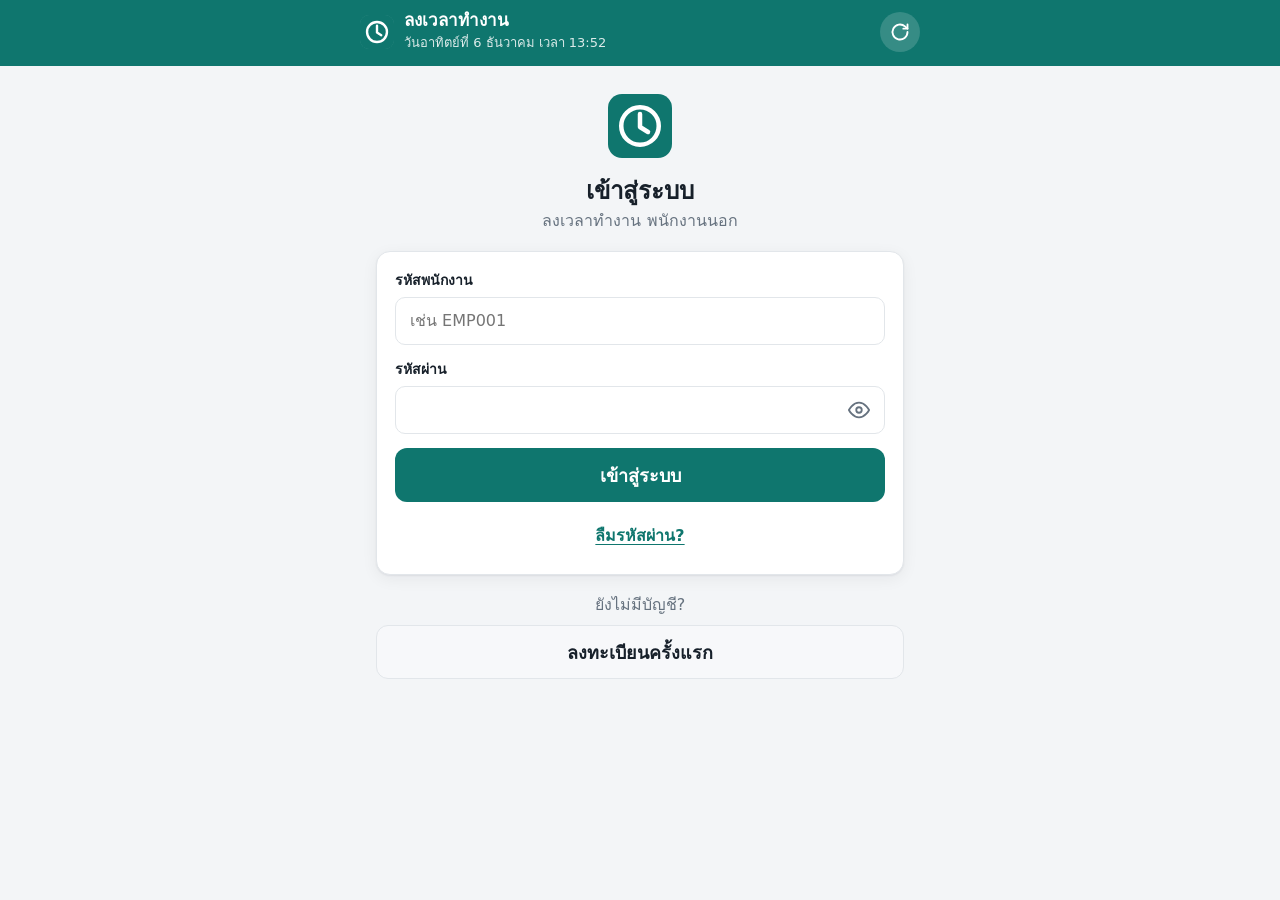
==== index.html @ 3b88774a "update 2026-10-29 02:20" ====
<!doctype html>
<html lang="th">
<head>
  <meta charset="utf-8">
  <meta http-equiv="Content-Security-Policy" content="default-src 'self'; script-src 'self' https://cdn.jsdelivr.net 'wasm-unsafe-eval'; style-src 'self' 'unsafe-inline' https://fonts.googleapis.com https://cdn.jsdelivr.net; font-src 'self' https://fonts.gstatic.com; img-src 'self' data: blob: https://tile.openstreetmap.org; media-src 'self' blob: mediastream:; connect-src 'self' https://script.google.com https://script.googleusercontent.com https://cdn.jsdelivr.net https://storage.googleapis.com; worker-src 'self' blob:; base-uri 'none'; form-action 'self'; object-src 'none'">
  <meta name="referrer" content="same-origin">
  <meta name="viewport" content="width=device-width, initial-scale=1, minimum-scale=1, maximum-scale=1, user-scalable=no, viewport-fit=cover">
  <meta name="theme-color" content="#0f766e">
  <meta name="apple-mobile-web-app-capable" content="yes">
  <meta name="mobile-web-app-capable" content="yes">
  <meta name="apple-mobile-web-app-title" content="ลงเวลา">
  <meta name="apple-mobile-web-app-status-bar-style" content="default">
  <title>ลงเวลาทำงาน</title>
  <link rel="manifest" href="manifest.webmanifest">
  <link rel="icon" href="icon.svg" type="image/svg+xml">
  <link rel="apple-touch-icon" href="icon-192.png">
  <link rel="preconnect" href="https://fonts.googleapis.com">
  <link rel="preconnect" href="https://fonts.gstatic.com" crossorigin>
  <link href="https://fonts.googleapis.com/css2?family=IBM+Plex+Sans+Thai:wght@400;600;700&display=swap" rel="stylesheet">
  <link rel="stylesheet" href="style.css?v=8b10afc072">
</head>
<body class="emp">
  <header class="appbar">
    <div class="brand">
      <img src="icon.svg" alt="">
      <div><b>ลงเวลาทำงาน</b><small id="clock">&nbsp;</small></div>
      <small id="user" class="user"></small>
      <button id="bellBtn" class="appbar-btn bell-btn" type="button" aria-label="การแจ้งเตือน" title="การแจ้งเตือน" hidden>
        <svg viewBox="0 0 24 24" fill="none" stroke="currentColor" stroke-width="2.2" stroke-linecap="round" stroke-linejoin="round"><path d="M18 8a6 6 0 0 0-12 0c0 7-3 9-3 9h18s-3-2-3-9"/><path d="M13.7 21a2 2 0 0 1-3.4 0"/></svg>
        <span class="bell-badge" hidden></span>
      </button>
      <button id="refreshBtn" class="appbar-btn" type="button" aria-label="รีเฟรช" title="รีเฟรช">
        <svg viewBox="0 0 24 24" fill="none" stroke="currentColor" stroke-width="2.2" stroke-linecap="round" stroke-linejoin="round"><path d="M21 12a9 9 0 1 1-3-6.7L21 8"/><path d="M21 3v5h-5"/></svg>
      </button>
    </div>
  </header>

  <main id="view"></main>

  <nav class="tabbar" aria-label="เมนู">
    <button data-tab="scan">
      <svg viewBox="0 0 24 24" fill="none" stroke="currentColor" stroke-width="2" stroke-linecap="round" stroke-linejoin="round"><path d="M3 7V5a2 2 0 0 1 2-2h2M17 3h2a2 2 0 0 1 2 2v2M21 17v2a2 2 0 0 1-2 2h-2M7 21H5a2 2 0 0 1-2-2v-2"/><circle cx="12" cy="10" r="3"/><path d="M7 18a5 5 0 0 1 10 0"/></svg>
      ลงเวลา
    </button>
    <button data-tab="ot">
      <svg viewBox="0 0 24 24" fill="none" stroke="currentColor" stroke-width="2" stroke-linecap="round" stroke-linejoin="round"><circle cx="12" cy="12" r="9"/><path d="M12 7v5l3 2"/></svg>
      ขอ OT
    </button>
    <button data-tab="cal">
      <svg viewBox="0 0 24 24" fill="none" stroke="currentColor" stroke-width="2" stroke-linecap="round" stroke-linejoin="round"><rect x="3" y="4" width="18" height="18" rx="2"/><path d="M16 2v4M8 2v4M3 10h18"/><path d="M8 14h.01M12 14h.01M16 14h.01M8 18h.01M12 18h.01"/></svg>
      ปฏิทิน
    </button>
    <button data-tab="history">
      <svg viewBox="0 0 24 24" fill="none" stroke="currentColor" stroke-width="2" stroke-linecap="round" stroke-linejoin="round"><path d="M8 6h13M8 12h13M8 18h13M3 6h.01M3 12h.01M3 18h.01"/></svg>
      ประวัติ
    </button>
  </nav>

  <div id="toast" role="status" aria-live="polite"></div>
  <script src="config.js?v=ce31258a59"></script>
  <script src="transport.js?v=00ba4e5bb9"></script>
  <script src="guard.js?v=103b5c35ce"></script>
  <script src="app.js?v=f94a61e678"></script>
</body>
</html>
---- style.css ----
:root {
  --bg: #f3f5f7;
  --surface: #ffffff;
  --surface-2: #f7f8fa;
  --border: #e2e6ea;
  --text: #17202a;
  --muted: #66727f;
  --primary: #0f766e;
  --primary-ink: #ffffff;
  --primary-soft: #e3f3f1;
  --in: #0f766e;
  --in-soft: #e3f3f1;
  --out: #b45309;
  --out-soft: #fdf1e3;
  --ot: #4f46e5;
  --ot-soft: #ecebfd;
  --ok: #15803d;
  --ok-soft: #e5f5ea;
  --warn: #b45309;
  --warn-soft: #fdf1e3;
  --bad: #b91c1c;
  --bad-soft: #fdeaea;
  --shadow: 0 1px 2px rgba(16, 24, 40, .06), 0 4px 16px rgba(16, 24, 40, .06);
  --radius: 14px;
  --font: "IBM Plex Sans Thai", "Noto Sans Thai", "Leelawadee UI", Tahoma, system-ui, sans-serif;
  color-scheme: light;
}
@media (prefers-color-scheme: dark) {
  :root:not([data-theme="light"]) {
    --bg: #0f1418; --surface: #182026; --surface-2: #1e272e; --border: #2c3740; --text: #e7ecef; --muted: #98a4ae;
    --primary: #2bb3a5; --primary-ink: #04201d; --primary-soft: #143430;
    --in: #2bb3a5; --in-soft: #143430; --out: #f0a34a; --out-soft: #3a2a17; --ot: #8f8af7; --ot-soft: #25244a;
    --ok: #4ccb7a; --ok-soft: #173322; --warn: #f0a34a; --warn-soft: #3a2a17; --bad: #f07a7a; --bad-soft: #3b1c1c;
    --shadow: 0 1px 2px rgba(0, 0, 0, .3), 0 4px 16px rgba(0, 0, 0, .25);
    color-scheme: dark;
  }
}

* { box-sizing: border-box; }
html, body { margin: 0; }

/* ---------- แอปเต็มจอ: ห้ามซูม / ห้ามเลือกข้อความ / ห้ามบันทึกรูป ---------- */
html { touch-action: manipulation; -webkit-text-size-adjust: 100%; text-size-adjust: 100%; overscroll-behavior: none; }
body { overscroll-behavior: none; -webkit-user-select: none; user-select: none; -webkit-touch-callout: none; }
input, textarea, select { -webkit-user-select: text; user-select: text; -webkit-touch-callout: default; font-size: 16px; } /* 16px กัน iOS ซูมเมื่อแตะช่องกรอก */
img, canvas, video { -webkit-user-drag: none; user-select: none; -webkit-touch-callout: none; }
.guard-shield { display: none; }
body.guarded .guard-shield { display: grid; position: fixed; inset: 0; z-index: 9999; place-items: center; background: #0b1215; color: #fff; font-size: 18px; font-weight: 600; text-align: center; padding: 24px; }
body.guarded .protect { visibility: hidden; }
@media print { body * { display: none !important; } body::after { content: "ไม่อนุญาตให้พิมพ์"; display: block; } }
body { background: var(--bg); color: var(--text); font-family: var(--font); font-size: 16px; line-height: 1.5; -webkit-tap-highlight-color: transparent; }
button, input, select, textarea { font: inherit; color: inherit; }
img { max-width: 100%; }
[hidden] { display: none !important; }

/* ---------- Form controls ---------- */
.field { display: block; margin-bottom: 14px; }
.field > span, .field-label { display: block; font-size: 14px; font-weight: 600; margin-bottom: 6px; color: var(--text); }
.field small { color: var(--muted); font-weight: 400; }
input[type="text"], input[type="password"], input[type="tel"], input[type="month"], input[type="date"], input[type="time"], input[type="number"], input:not([type]), select, textarea {
  width: 100%; min-height: 48px; padding: 10px 14px; border: 1px solid var(--border); border-radius: 10px;
  background: var(--surface); outline: none; transition: border-color .15s, box-shadow .15s; -webkit-appearance: none; appearance: none;
}
textarea { min-height: 84px; resize: vertical; }
input:focus, select:focus, textarea:focus { border-color: var(--primary); box-shadow: 0 0 0 3px var(--primary-soft); }
.row { display: flex; gap: 8px; align-items: stretch; }
.row > input { flex: 1; min-width: 0; }
.grid-2 { display: grid; grid-template-columns: 1fr 1fr; gap: 10px; }

.btn { display: inline-flex; align-items: center; justify-content: center; gap: 6px; min-height: 44px; padding: 8px 16px; border-radius: 10px; border: 1px solid transparent; font-weight: 600; cursor: pointer; text-decoration: none; white-space: nowrap; transition: filter .15s, background .15s; }
.btn:disabled { opacity: .6; cursor: default; }
.btn.primary { background: var(--primary); color: var(--primary-ink); }
.btn.primary:hover:not(:disabled) { filter: brightness(1.08); }
.btn.ghost { background: var(--surface-2); border-color: var(--border); color: var(--text); }
.btn.ghost:hover:not(:disabled) { background: var(--border); }
.btn.danger { background: var(--bad-soft); color: var(--bad); }
.btn.ok { background: var(--ok-soft); color: var(--ok); }
.btn.sm { min-height: 34px; padding: 4px 10px; font-size: 14px; border-radius: 8px; }
.btn.big { width: 100%; min-height: 54px; font-size: 18px; border-radius: 12px; }
.btn svg { width: 18px; height: 18px; flex: none; }

.badge { display: inline-flex; align-items: center; gap: 4px; padding: 2px 10px; border-radius: 999px; font-size: 13px; font-weight: 600; white-space: nowrap; }
.badge.in { background: var(--in-soft); color: var(--in); }
.badge.out { background: var(--out-soft); color: var(--out); }
.badge.ot { background: var(--ot-soft); color: var(--ot); }
.badge.pending { background: var(--warn-soft); color: var(--warn); }
.badge.approved, .badge.complete { background: var(--ok-soft); color: var(--ok); }
.badge.rejected, .badge.no_checkin { background: var(--bad-soft); color: var(--bad); }
.badge.no_checkout { background: var(--warn-soft); color: var(--warn); }

.card { background: var(--surface); border: 1px solid var(--border); border-radius: var(--radius); box-shadow: var(--shadow); padding: 18px; }
.muted { color: var(--muted); }
.empty { text-align: center; color: var(--muted); padding: 32px 12px; }

#toast { position: fixed; left: 50%; bottom: calc(96px + env(safe-area-inset-bottom)); transform: translateX(-50%) translateY(20px); background: var(--text); color: var(--bg); padding: 10px 18px; border-radius: 10px; font-size: 15px; opacity: 0; pointer-events: none; transition: opacity .2s, transform .2s; z-index: 100; max-width: calc(100% - 32px); text-align: center; }
#toast.show { opacity: 1; transform: translateX(-50%) translateY(0); }
#toast.error { background: var(--bad); color: #fff; }

/* ---------- Employee app ---------- */
body.emp { min-height: 100dvh; padding-bottom: calc(76px + env(safe-area-inset-bottom)); }
.appbar { position: sticky; top: 0; z-index: 10; background: var(--primary); color: var(--primary-ink); padding: calc(10px + env(safe-area-inset-top)) 16px 12px; }
.appbar .brand { display: flex; align-items: center; gap: 10px; max-width: 560px; margin: 0 auto; }
.appbar img { width: 34px; height: 34px; border-radius: 9px; background: rgba(255,255,255,.15); }
.appbar b { display: block; font-size: 17px; line-height: 1.2; }
.appbar small { opacity: .85; font-size: 13px; }
.emp main { max-width: 560px; margin: 0 auto; padding: 16px; }
.screen-title { display: flex; align-items: center; gap: 10px; margin: 0 0 16px; font-size: 21px; }
.screen-title .dot { width: 10px; height: 10px; border-radius: 50%; background: currentColor; }
.screen-title.in { color: var(--in); }
.screen-title.out { color: var(--out); }
.screen-title.ot { color: var(--ot); }

.photo-pick { display: block; border: 2px dashed var(--border); border-radius: 12px; background: var(--surface-2); cursor: pointer; overflow: hidden; position: relative; }
.photo-pick .ph-empty { display: flex; flex-direction: column; align-items: center; justify-content: center; gap: 6px; padding: 30px 12px; color: var(--muted); font-weight: 600; }
.photo-pick .ph-empty svg { width: 40px; height: 40px; color: var(--primary); }
.photo-pick img { display: block; width: 100%; max-height: 360px; object-fit: contain; background: #000; }
.photo-pick .retake { position: absolute; right: 10px; bottom: 10px; background: rgba(0,0,0,.65); color: #fff; padding: 6px 12px; border-radius: 8px; font-size: 14px; }
.geo { font-size: 13px; color: var(--muted); margin: -4px 0 14px; display: flex; gap: 6px; align-items: center; }
.geo.ok { color: var(--ok); }

.ot-types { display: grid; gap: 8px; }
.ot-type { display: flex; gap: 12px; align-items: center; padding: 12px 14px; border: 1.5px solid var(--border); border-radius: 12px; background: var(--surface); cursor: pointer; }
.ot-type input { position: absolute; opacity: 0; pointer-events: none; }
.ot-type .rate { flex: none; width: 54px; height: 44px; border-radius: 10px; display: grid; place-items: center; font-weight: 700; background: var(--ot-soft); color: var(--ot); font-size: 17px; }
.ot-type b { display: block; font-size: 15px; }
.ot-type small { color: var(--muted); font-size: 13px; }
.ot-type:has(input:checked) { border-color: var(--ot); background: var(--ot-soft); }
.ot-type:has(input:checked) .rate { background: var(--ot); color: #fff; }
.ot-type:has(input:focus-visible) { box-shadow: 0 0 0 3px var(--ot-soft); }

.success { text-align: center; padding: 28px 18px; }
.success .check { width: 72px; height: 72px; border-radius: 50%; display: grid; place-items: center; margin: 0 auto 14px; background: var(--ok-soft); color: var(--ok); }
.success .check svg { width: 40px; height: 40px; }
.success h2 { margin: 0 0 6px; }
.success dl { text-align: left; display: grid; grid-template-columns: auto 1fr; gap: 6px 14px; margin: 18px 0; padding: 14px; background: var(--surface-2); border-radius: 10px; }
.success dt { color: var(--muted); }
.success dd { margin: 0; font-weight: 600; word-break: break-word; }

.hist { display: grid; gap: 10px; }
.hist-item { display: flex; gap: 12px; align-items: flex-start; padding: 14px; }
.hist-item .main { flex: 1; min-width: 0; }
.hist-item .top { display: flex; justify-content: space-between; gap: 8px; align-items: center; flex-wrap: wrap; }
.hist-item .meta { color: var(--muted); font-size: 14px; margin-top: 4px; word-break: break-word; }

/* ---------- Auth (สมัคร / เข้าสู่ระบบ) ---------- */
body.emp.authing { padding-bottom: 24px; }
.appbar .user { margin-left: auto; text-align: right; font-size: 12.5px; opacity: .9; max-width: 45%; overflow: hidden; text-overflow: ellipsis; white-space: nowrap; }
.auth-hero { text-align: center; margin: 12px 0 18px; }
.auth-hero img { width: 64px; height: 64px; }
.auth-hero h1 { margin: 8px 0 0; font-size: 24px; }
.auth-hero p { margin: 0; }
.warn-box { background: var(--warn-soft); border-color: var(--warn); margin-bottom: 14px; }
.warn-box b { color: var(--warn); font-size: 17px; }
.warn-box p { margin: 6px 0 14px; }
.auth-alt { display: grid; gap: 8px; text-align: center; margin-top: 18px; }
.linkbtn { display: block; margin: 14px auto 0; background: none; border: 0; color: var(--primary); font-weight: 600; padding: 8px 12px; cursor: pointer; text-decoration: underline; text-underline-offset: 3px; }
.linkbtn.danger { color: var(--bad); }
.back { background: none; border: 0; color: var(--primary); font-weight: 600; padding: 4px 0 12px; cursor: pointer; }
.hint { font-size: 14px; color: var(--muted); background: var(--surface-2); border-radius: 10px; padding: 10px 12px; margin: 4px 0 16px; }
.hint.warn-hint { background: var(--warn-soft); color: var(--warn); font-weight: 600; margin-top: 0; }
.err { display: block; color: var(--bad); font-size: 13.5px; margin-top: 4px; min-height: 0; }
.err:empty { display: none; }
input.invalid { border-color: var(--bad); }
input.invalid:focus { box-shadow: 0 0 0 3px var(--bad-soft); }
.pw { position: relative; }
.pw input { padding-right: 52px; }
.pw-toggle { position: absolute; right: 4px; top: 50%; transform: translateY(-50%); width: 44px; height: 40px; border: 0; background: none; color: var(--muted); cursor: pointer; display: grid; place-items: center; }
.pw-toggle svg { width: 22px; height: 22px; }
.seg { display: grid; grid-template-columns: repeat(3, 1fr); gap: 8px; }
.seg label { position: relative; }
.seg input { position: absolute; opacity: 0; pointer-events: none; }
.seg span { display: grid; place-items: center; min-height: 48px; border: 1.5px solid var(--border); border-radius: 10px; font-weight: 600; background: var(--surface); cursor: pointer; }
.seg input:checked + span { border-color: var(--primary); background: var(--primary-soft); color: var(--primary); }
.seg input:focus-visible + span { box-shadow: 0 0 0 3px var(--primary-soft); }
.who { display: flex; align-items: center; gap: 12px; padding: 10px 12px; margin-bottom: 16px; background: var(--surface-2); border-radius: 12px; }
.who b { display: block; line-height: 1.3; }
.who small { color: var(--muted); font-size: 13px; }
.avatar { width: 40px; height: 40px; border-radius: 50%; display: grid; place-items: center; background: var(--primary); color: var(--primary-ink); font-weight: 700; font-size: 18px; flex: none; }
.profile { margin-bottom: 18px; }
.profile .who { margin-bottom: 8px; background: none; padding: 0; }
.profile .linkbtn { margin: 6px 0 0; padding: 4px 0; }

/* ---------- ลงเวลาด้วยการสแกน ---------- */
.ok { color: var(--ok); }
.warn { color: var(--warn); }
.bad { color: var(--bad); font-weight: 600; }
.sub { color: var(--muted); font-size: 13px; }
.live-clock { text-align: center; padding: 14px 10px; margin-bottom: 14px; border-radius: 12px; background: var(--primary-soft); color: var(--primary); }
.live-clock small { display: block; font-size: 13px; font-weight: 600; opacity: .85; }
.live-clock b { display: block; font-size: 40px; line-height: 1.15; font-variant-numeric: tabular-nums; letter-spacing: 1px; }
.live-clock span { font-size: 14px; }
.info-row { display: flex; gap: 10px; align-items: flex-start; padding: 10px 2px; border-bottom: 1px solid var(--border); font-size: 15px; word-break: break-word; }
.info-row:last-of-type { margin-bottom: 14px; }
.info-row .ico { font-size: 20px; line-height: 1.3; }
.info-row b { font-size: 14px; }
.scan-btn { margin-top: 4px; min-height: 60px; }
.scan-btn svg { width: 26px; height: 26px; }
.shot { border-radius: 12px; overflow: hidden; background: #000; margin-bottom: 14px; }
.shot img { display: block; width: 100%; height: auto; pointer-events: none; }
.kv { display: grid; grid-template-columns: auto 1fr; gap: 6px 14px; margin: 0 0 16px; font-size: 15px; }
.kv dt { color: var(--muted); }
.kv dd { margin: 0; font-weight: 600; word-break: break-word; }

body.scanning { overflow: hidden; }
.scanner { position: fixed; inset: 0; z-index: 200; background: #000; color: #fff; display: flex; flex-direction: column; touch-action: none; }
.scan-top { display: flex; align-items: center; justify-content: space-between; padding: calc(12px + env(safe-area-inset-top)) 16px 12px; }
.scan-x { background: rgba(255,255,255,.15); color: #fff; border: 0; border-radius: 999px; padding: 8px 16px; font-weight: 600; cursor: pointer; }
.scan-stage { position: relative; flex: 1; overflow: hidden; }
.scan-stage video { position: absolute; inset: 0; width: 100%; height: 100%; object-fit: cover; transform: scaleX(-1); }
.scan-ring { position: absolute; left: 50%; top: 50%; width: min(78vw, 360px); height: min(101vw, 468px); transform: translate(-50%, -52%); overflow: visible; }
.scan-ring ellipse { fill: none; stroke-width: 2.2; vector-effect: non-scaling-stroke; }
.scan-ring .track { stroke: rgba(255,255,255,.55); stroke-width: 4; stroke-dasharray: 2 2; }
.scan-ring .prog { stroke: #2bd4c0; stroke-width: 8; stroke-linecap: round; stroke-dasharray: 100; stroke-dashoffset: 100; transition: stroke-dashoffset .1s linear; }
.scanner:not(.face-ok) .scan-ring .prog { stroke: #f0a34a; }
.scan-count { position: absolute; left: 0; right: 0; top: 14px; text-align: center; font-size: 56px; font-weight: 700; text-shadow: 0 2px 8px rgba(0,0,0,.6); font-variant-numeric: tabular-nums; }
.scan-status { padding: 14px 16px 8px; text-align: center; font-size: 17px; font-weight: 600; min-height: 56px; }
.scanner.face-ok .scan-status { color: #7ff0e1; }

/* ---------- ปฏิทิน ---------- */
:root { --c-green: #16a34a; --c-red: #dc2626; --c-gray: #9aa4ae; --c-purple: #7c3aed; --c-blue: #2563eb; --c-excused: #0d9488; }
.cal-head { display: flex; align-items: center; justify-content: space-between; gap: 8px; margin-bottom: 12px; }
.cal-nav { width: 44px; padding: 0; font-size: 24px; line-height: 1; }
.cal-stats { display: grid; grid-template-columns: repeat(4, 1fr); gap: 8px; margin-bottom: 12px; }
.cal-stats > div { background: var(--surface); border: 1px solid var(--border); border-radius: 12px; padding: 8px 4px; text-align: center; }
.cal-stats b { display: block; font-size: 22px; line-height: 1.2; }
.cal-stats small { color: var(--muted); font-size: 12px; }
.cal-stats .c-green b { color: var(--c-green); } .cal-stats .c-red b { color: var(--c-red); } .cal-stats .c-purple b { color: var(--c-purple); }
.cal-card { padding: 12px; }
.cal-grid { display: grid; grid-template-columns: repeat(7, 1fr); gap: 5px; }
.cal-week { margin-bottom: 6px; }
.cal-week span { text-align: center; font-size: 13px; font-weight: 600; color: var(--muted); }
.cal-week span.off { color: var(--c-red); }
.cal-day { aspect-ratio: 1 / 1.05; border: 0; border-radius: 10px; display: flex; flex-direction: column; align-items: center; justify-content: center; gap: 0; cursor: pointer;
  background: var(--surface-2); color: var(--text); font-weight: 700; padding: 0; position: relative; }
.cal-day .n { font-size: 16px; line-height: 1.1; }
.cal-day .m { font-size: 11px; line-height: 1.1; min-height: 12px; font-weight: 700; }
.cal-day.c-green { background: var(--c-green); color: #fff; }
.cal-day.c-red { background: var(--c-red); color: #fff; }
.cal-day.c-gray { background: color-mix(in srgb, var(--c-gray) 30%, var(--surface)); color: var(--muted); }
.cal-day.c-purple { background: var(--c-purple); color: #fff; }
.cal-day.c-blue { background: color-mix(in srgb, var(--c-blue) 18%, var(--surface)); color: var(--c-blue); }
.cal-day.c-excused { background: var(--c-excused); color: #fff; }
.cal-day.c-none { background: transparent; color: var(--muted); font-weight: 500; }
.cal-day.today { outline: 3px solid var(--text); outline-offset: 1px; }
.cal-legend { display: flex; flex-wrap: wrap; gap: 6px 12px; margin-top: 12px; font-size: 12.5px; color: var(--muted); }
.cal-legend i { display: inline-block; width: 12px; height: 12px; border-radius: 4px; margin-right: 4px; vertical-align: -1px; }
.cal-legend .c-green { background: var(--c-green); } .cal-legend .c-red { background: var(--c-red); } .cal-legend .c-gray { background: var(--c-gray); }
.cal-legend .c-purple { background: var(--c-purple); } .cal-legend .c-excused { background: var(--c-excused); } .cal-legend .c-blue { background: var(--c-blue); }
.badge.day-green { background: var(--ok-soft); color: var(--c-green); } .badge.day-red { background: var(--bad-soft); color: var(--c-red); }
.badge.day-gray, .badge.day-none { background: var(--surface-2); color: var(--muted); } .badge.day-purple { background: var(--ot-soft); color: var(--c-purple); }
.badge.day-blue { background: var(--primary-soft); color: var(--c-blue); } .badge.day-excused { background: var(--primary-soft); color: var(--c-excused); }

body.sheet-open { overflow: hidden; }
.sheet-back { position: fixed; inset: 0; z-index: 150; background: rgba(10, 15, 20, .5); display: flex; align-items: flex-end; justify-content: center; }
.sheet { width: 100%; max-width: 560px; max-height: 88dvh; overflow: auto; background: var(--surface); border-radius: 18px 18px 0 0; padding: 8px 18px calc(18px + env(safe-area-inset-bottom)); box-shadow: var(--shadow); }
.sheet-grip { width: 44px; height: 5px; border-radius: 3px; background: var(--border); margin: 4px auto 12px; }
.sheet-title { margin: 0 0 8px; font-size: 19px; }
.day-badges { display: flex; flex-wrap: wrap; gap: 6px; margin-bottom: 12px; }
.issue-box, .ot-box, .appeal-box { border-radius: 10px; padding: 10px 12px; margin-bottom: 12px; font-size: 15px; }
.issue-box { background: var(--bad-soft); color: var(--bad); }
.ot-box { background: var(--ot-soft); color: var(--ot); }
.appeal-box { background: var(--surface-2); }
.issue-box ul, .ot-box ul { margin: 4px 0 0; padding-left: 20px; }
.appeal-form { border-top: 1px solid var(--border); padding-top: 12px; }
.appeal-form > b { display: block; margin-bottom: 10px; }

.tabbar { position: fixed; left: 0; right: 0; bottom: 0; z-index: 20; display: grid; grid-template-columns: repeat(4, 1fr); background: var(--surface); border-top: 1px solid var(--border); padding: 6px 6px calc(6px + env(safe-area-inset-bottom)); }
.tabbar button { background: none; border: 0; display: flex; flex-direction: column; align-items: center; gap: 2px; padding: 6px 2px; border-radius: 10px; font-size: 12.5px; font-weight: 600; color: var(--muted); cursor: pointer; }
.tabbar button svg { width: 24px; height: 24px; }
.tabbar button.active { color: var(--primary); background: var(--primary-soft); }
@media (min-width: 600px) { .tabbar { max-width: 560px; margin: 0 auto; border-left: 1px solid var(--border); border-right: 1px solid var(--border); border-radius: 16px 16px 0 0; } }

.success .pending-icon { background: var(--warn-soft); color: var(--warn); font-size: 34px; }
.profile-actions { display: flex; flex-wrap: wrap; gap: 8px; margin-top: 10px; }
.code-req { margin-top: 8px; padding: 8px 10px; border-radius: 10px; font-size: 14px; background: var(--surface-2); }
.code-req.pending { background: var(--warn-soft); color: var(--warn); }
.code-req.approved { background: var(--ok-soft); color: var(--ok); }
.code-req.rejected { background: var(--bad-soft); color: var(--bad); }

/* ---------- ขอ OT (คำนวณจากเวลาสแกน) ---------- */
.ot-times { background: var(--surface-2); border-radius: 12px; padding: 10px 12px; margin-bottom: 4px; }
.ot-times .kv { margin: 8px 0 0; }
.purple-badge { background: var(--ot-soft); color: var(--ot); }
.ot-items { display: grid; gap: 8px; }
.ot-item { display: flex; gap: 10px; align-items: center; padding: 12px; border: 1.5px solid var(--border); border-radius: 12px; cursor: pointer; }
.ot-item input { width: 20px; height: 20px; flex: none; accent-color: var(--ot); }
.ot-item .rate { flex: none; width: 46px; height: 40px; border-radius: 10px; display: grid; place-items: center; font-weight: 700; background: var(--ot-soft); color: var(--ot); }
.ot-item b { display: block; font-size: 15px; }
.ot-item small { color: var(--muted); font-size: 13px; display: block; }
.ot-item:has(input:checked) { border-color: var(--ot); background: var(--ot-soft); }
.ot-item.done { opacity: .75; cursor: default; }
.info-box { background: var(--surface-2); border-radius: 10px; padding: 10px 12px; margin: 12px 0; font-size: 15px; color: var(--muted); }

/* ---------- สิทธิ์ตำแหน่ง/กล้อง ---------- */
.perm-box { border-radius: 12px; padding: 12px; margin-bottom: 12px; font-size: 14.5px; display: grid; gap: 4px; }
.perm-box b { font-size: 15.5px; }
.perm-box.denied { background: var(--bad-soft); color: var(--bad); border: 1.5px solid var(--bad); }
.perm-box.ask { background: var(--warn-soft); color: var(--warn); border: 1.5px solid var(--warn); }
.perm-box.ok { background: var(--ok-soft); color: var(--ok); padding: 8px 12px; }
.perm-actions { display: flex; flex-wrap: wrap; gap: 8px; margin-top: 6px; }
.perm-link .linkbtn { margin: 0 0 8px; padding: 0; font-size: 14px; }
.info-row.row-bad { background: var(--bad-soft); border-radius: 10px; padding: 10px; border: 1.5px solid var(--bad); }
.guide { border: 1px solid var(--border); border-radius: 12px; padding: 10px 12px; margin-bottom: 10px; font-size: 14.5px; }
.guide.first { border-color: var(--primary); background: var(--primary-soft); }
.guide ol { margin: 6px 0 0; padding-left: 20px; display: grid; gap: 4px; }

/* ---------- ปุ่มรีเฟรช ---------- */
.appbar-btn { flex: none; width: 40px; height: 40px; margin-left: 8px; border: 0; border-radius: 50%; background: rgba(255,255,255,.16); color: inherit; display: grid; place-items: center; cursor: pointer; }
.appbar-btn svg { width: 20px; height: 20px; }
.appbar-btn:active { background: rgba(255,255,255,.3); }
.appbar-btn.spin svg { animation: spin .8s linear infinite; }
@keyframes spin { to { transform: rotate(360deg); } }
.appbar .user + .appbar-btn { margin-left: 8px; }
.appbar .brand > div { min-width: 0; }
.appbar .user { margin-left: auto; }
.perm-note { font-size: 13.5px; opacity: .95; }

/* ---------- หน้าลงเวลา (เข้า/ออกหน้าเดียว) ---------- */
.scan-banner { border-radius: 12px; padding: 10px 12px; margin-bottom: 14px; font-size: 15px; }
.scan-banner.in { background: var(--in-soft); color: var(--in); }
.scan-banner.out { background: var(--out-soft); color: var(--out); }
.scan-banner .linkbtn { display: block; margin: 6px 0 0; padding: 0; font-size: 13.5px; color: inherit; opacity: .85; }

/* สถานที่ทำงาน: ปุ่มใช้ที่เดิม */
.site-quick { margin: -4px 0 12px; }
.chip-btn { border: 1px solid var(--border); background: var(--surface-2); color: inherit; border-radius: 999px; padding: 6px 12px; font: inherit; font-size: 13px; max-width: 100%; overflow: hidden; text-overflow: ellipsis; white-space: nowrap; cursor: pointer; }
.field input.input-bad { border-color: #d93025; box-shadow: 0 0 0 3px rgba(217,48,37,.15); }

/* คำแนะนำระหว่างสแกนใบหน้า */
.scan-tips { list-style: none; margin: 0; padding: 4px 16px calc(14px + env(safe-area-inset-bottom)); display: grid; gap: 4px; font-size: 13px; line-height: 1.45; color: rgba(255,255,255,.85); background: #000; }
.scan-tips b { color: #7ff0e1; font-weight: 600; }
@media (max-height: 640px) { .scan-tips li:nth-child(n+3) { display: none; } }

/* รูปโปรไฟล์ */
img.avatar { object-fit: cover; padding: 0; background: var(--surface-2); }
.avatar.xl { width: 72px; height: 72px; font-size: 28px; }
.who .linkbtn { display: block; padding: 0; margin-top: 2px; font-size: 13px; }
.av-pick { display: flex; align-items: center; gap: 14px; width: 100%; padding: 10px 12px; text-align: left; font: inherit; color: inherit; background: var(--surface-2); border: 2px dashed var(--border); border-radius: 14px; cursor: pointer; }
.av-pick.invalid { border-color: var(--bad, #d93025); }
.av-pick span.avatar { background: var(--surface); color: var(--muted); border: 1px solid var(--border); }
.av-pick b { display: block; color: var(--primary); }
.av-pick small { display: block; color: var(--muted); font-size: 13px; line-height: 1.4; }
.av-field .err { display: block; color: var(--bad, #d93025); font-size: 13px; font-style: normal; margin-top: 4px; }
.avatar-cam .av-ring { position: absolute; left: 50%; top: 50%; width: min(70vw, 300px); aspect-ratio: 1; transform: translate(-50%, -50%); border-radius: 50%; border: 3px solid rgba(255,255,255,.8); box-shadow: 0 0 0 9999px rgba(0,0,0,.45); pointer-events: none; }
.avatar-cam .av-preview { position: absolute; left: 50%; top: 50%; width: min(70vw, 300px); aspect-ratio: 1; transform: translate(-50%, -50%); border-radius: 50%; object-fit: cover; border: 3px solid #7ff0e1; background: #000; }
.av-actions { display: flex; gap: 10px; padding: 0 16px calc(16px + env(safe-area-inset-bottom)); background: #000; }
.av-actions .btn { flex: 1; }
.av-actions .btn.ghost { background: rgba(255,255,255,.12); color: #fff; border-color: rgba(255,255,255,.25); }
.av-actions .btn:disabled { opacity: .45; }

/* เปิดกล้องไม่ได้ (เบราว์เซอร์ในแอป) */
.cam-warn { background: #fff4e5; color: #8a4b00; border: 1px solid #ffd59a; border-radius: 12px; padding: 10px 12px; margin-bottom: 14px; font-size: 14px; line-height: 1.5; }
.cam-warn .linkbtn { font-weight: 700; }
.cam-help { margin: 8px 0 14px; padding-left: 20px; display: grid; gap: 8px; line-height: 1.55; }
.cam-help-actions { display: flex; flex-wrap: wrap; gap: 8px; margin-bottom: 8px; }
@media (prefers-color-scheme: dark) { .cam-warn { background: #3a2a10; color: #ffd59a; border-color: #6b4a14; } }

/* ---------- กระดิ่งแจ้งเตือน ---------- */
.bell-btn { position: relative; margin-left: 8px; }
.bell-btn + .appbar-btn { margin-left: 6px; }
.bell-badge { position: absolute; top: 2px; right: 2px; min-width: 18px; height: 18px; padding: 0 5px; border-radius: 999px; background: #e5484d; color: #fff; font-size: 11px; font-weight: 700; line-height: 18px; text-align: center; box-shadow: 0 0 0 2px var(--primary); }
.notif-head { display: flex; align-items: center; justify-content: space-between; gap: 8px; }
.notif-list { display: grid; gap: 8px; max-height: 60vh; overflow: auto; }
.notif-item { display: flex; gap: 10px; align-items: flex-start; width: 100%; text-align: left; font: inherit; color: inherit; background: var(--surface-2); border: 1px solid var(--border); border-radius: 12px; padding: 10px 12px; cursor: pointer; }
.notif-item .ic { font-size: 18px; line-height: 1.3; }
.notif-item b { display: block; line-height: 1.35; }
.notif-item .body { display: block; margin-top: 2px; font-size: 14px; line-height: 1.45; }
.notif-item small { display: block; margin-top: 4px; color: var(--muted); font-size: 12px; }
.notif-item.unread { border-color: var(--primary); background: var(--primary-soft, #e3f3ef); }
.notif-item.unread b::after { content: ' • ใหม่'; color: #e5484d; font-size: 12px; }

/* ---------- ลืมสแกน ---------- */
.fr-entry { width: 100%; margin-top: 10px; }
.fr-open-btn { margin-top: 12px; }
.fr-month { margin: 0; font-size: 18px; }
.fr-hint { margin-top: -4px; }
.fr-day { border: 2px solid transparent; }
.fr-day.fr-need { background: #fde8e8; border-color: #e5484d; color: #a3171c; font-weight: 700; }
.fr-day.fr-open { background: var(--surface-2); }
.fr-day.fr-pending { background: #fff4e5; border-color: #f0a34a; }
.fr-day.fr-approved, .fr-day.fr-done { background: #e6f6ef; color: #0f7a5a; opacity: .7; }
.fr-day.fr-off { opacity: .3; }
.fr-day[disabled] { cursor: default; }
.cal-legend i.fr-need { background: #e5484d; } .cal-legend i.fr-open { background: var(--border); }
.cal-legend i.fr-pending { background: #f0a34a; } .cal-legend i.fr-done { background: #34b38a; }
.fr-item { padding: 12px 14px; margin-bottom: 8px; }
.fr-item-top { display: flex; justify-content: space-between; align-items: center; gap: 8px; margin-bottom: 2px; }
.fr-who { margin: -4px 0 12px; color: var(--muted); font-size: 14px; }
.fr-scans { display: grid; grid-template-columns: 1fr 1fr; gap: 8px; margin-bottom: 14px; }
.fr-side { border-radius: 12px; padding: 10px 12px; border: 1px solid var(--border); display: grid; gap: 2px; font-size: 14px; }
.fr-side span { color: var(--muted); font-size: 13px; }
.fr-side.has { background: #e6f6ef; border-color: #b7e4cf; color: #0f7a5a; }
.fr-side.miss { background: #fde8e8; border-color: #f3b8b8; color: #a3171c; }
.fr-block { margin-top: 12px; padding: 12px; border-radius: 12px; background: var(--surface-2); font-weight: 600; }
.fr-shifts { display: flex; flex-wrap: wrap; gap: 8px; }
.fr-chip input { position: absolute; opacity: 0; pointer-events: none; }
.fr-chip span { display: inline-block; padding: 8px 12px; border: 1.5px solid var(--border); border-radius: 999px; font-size: 14px; cursor: pointer; }
.fr-chip input:checked + span { border-color: var(--primary); background: var(--primary-soft, #e3f3ef); color: var(--primary); font-weight: 700; }
.fr-times { display: grid; gap: 10px; margin: 6px 0 14px; }
.fr-time { display: flex; flex-wrap: wrap; align-items: center; justify-content: space-between; gap: 8px; padding: 10px 12px; border: 1px solid var(--border); border-radius: 12px; }
.fr-check { display: flex; align-items: center; gap: 8px; font-size: 15px; }
.fr-check input { width: 20px; height: 20px; }
.time24 { display: inline-flex; align-items: center; gap: 4px; }
.time24 select { min-height: 42px; padding: 6px 8px; border: 1px solid var(--border); border-radius: 10px; background: var(--surface); color: var(--text); font: inherit; font-size: 17px; font-variant-numeric: tabular-nums; }
.time24 select:disabled { opacity: .4; }
.time24 small { color: var(--muted); }
.fr-evi { display: flex; flex-wrap: wrap; gap: 8px; }
.fr-evi .btn { flex: 1 1 140px; cursor: pointer; }
.fr-preview { display: block; width: 100%; max-height: 260px; object-fit: contain; margin-top: 10px; border-radius: 12px; background: #000; }
#frReason { width: 100%; padding: 10px 12px; border: 1px solid var(--border); border-radius: 10px; font: inherit; background: var(--surface); color: var(--text); }
@media (prefers-color-scheme: dark) {
  .fr-day.fr-need, .fr-side.miss { background: #3b1a1c; color: #ffb4b4; }
  .fr-day.fr-pending { background: #3a2a10; }
  .fr-day.fr-approved, .fr-day.fr-done, .fr-side.has { background: #12332a; color: #8fe3c4; }
}
/* จอแคบ: มีกระดิ่ง+รีเฟรชแล้ว ซ่อนรหัสพนักงานบนแถบบน (ดูได้ในหน้าโปรไฟล์) */
@media (max-width: 420px) { .appbar .user { display: none; } .appbar .bell-btn { margin-left: auto; } }

.fr-nowarn { margin-top: 10px; padding: 12px 14px; border-radius: 12px; background: #fff4e5; border: 1.5px solid #f0a34a; color: #6b3a00; }
.fr-nowarn p { margin: 6px 0 10px; font-size: 14px; line-height: 1.5; }
.fr-nowarn-act { display: flex; flex-wrap: wrap; gap: 8px; }
.fr-nowarn-act .btn { flex: 1 1 140px; }
.fr-manual { margin: 10px 0; padding: 10px 12px; border-radius: 12px; background: var(--surface-2); font-size: 14px; }
.cal-day .m { white-space: nowrap; }
@media (prefers-color-scheme: dark) { .fr-nowarn { background: #3a2a10; color: #ffd59a; } }
.issue-box small { display: block; margin-top: 6px; color: var(--text); opacity: .8; font-size: 13px; line-height: 1.5; }
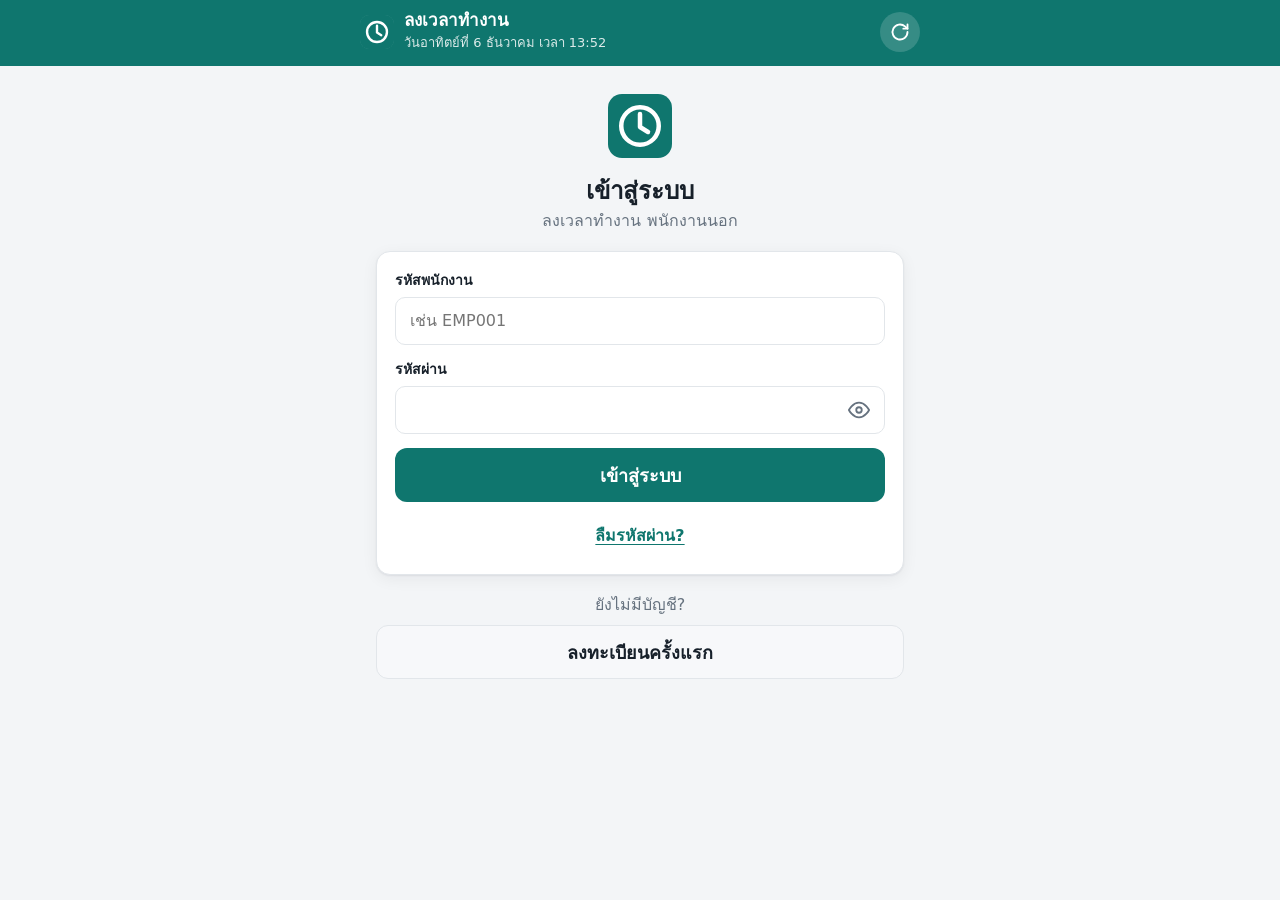
==== commit 31e37605: "update 2026-10-29 03:52" ====
--- a/index.html
+++ b/index.html
@@ -17,7 +17,7 @@
   <link rel="preconnect" href="https://fonts.googleapis.com">
   <link rel="preconnect" href="https://fonts.gstatic.com" crossorigin>
   <link href="https://fonts.googleapis.com/css2?family=IBM+Plex+Sans+Thai:wght@400;600;700&display=swap" rel="stylesheet">
-  <link rel="stylesheet" href="style.css?v=8b10afc072">
+  <link rel="stylesheet" href="style.css?v=d14052921e">
 </head>
 <body class="emp">
   <header class="appbar">
@@ -60,6 +60,6 @@
   <script src="config.js?v=ce31258a59"></script>
   <script src="transport.js?v=00ba4e5bb9"></script>
   <script src="guard.js?v=103b5c35ce"></script>
-  <script src="app.js?v=f94a61e678"></script>
+  <script src="app.js?v=3240cb9284"></script>
 </body>
 </html>
--- a/style.css
+++ b/style.css
@@ -424,3 +424,25 @@
 .cal-day .m { white-space: nowrap; }
 @media (prefers-color-scheme: dark) { .fr-nowarn { background: #3a2a10; color: #ffd59a; } }
 .issue-box small { display: block; margin-top: 6px; color: var(--text); opacity: .8; font-size: 13px; line-height: 1.5; }
+
+/* ทางเข้า ลืมสแกน / ยื่นคำร้อง */
+.req-entries { display: grid; grid-template-columns: 1fr 1fr; gap: 8px; margin-top: 10px; }
+.req-entries .fr-entry { margin-top: 0; display: grid; gap: 2px; justify-items: center; padding: 10px 8px; height: auto; line-height: 1.3; }
+.req-entries .fr-entry small { font-size: 12px; font-weight: 400; color: var(--muted); }
+.fr-day.ap-need { background: #fde8e8; border-color: #e5484d; color: #a3171c; font-weight: 700; }
+.fr-day.ap-pending { background: #fff4e5; border-color: #f0a34a; }
+.fr-day.ap-approved { background: var(--excused-soft, #e8e4fb); opacity: .8; }
+.fr-day.ap-off { opacity: .35; }
+.ap-tip { margin: -4px 0 10px; padding: 10px 12px; border-radius: 10px; background: #fff4e5; color: #6b3a00; font-size: 14px; line-height: 1.5; }
+@media (prefers-color-scheme: dark) { .fr-day.ap-need { background: #3b1a1c; color: #ffb4b4; } .fr-day.ap-pending, .ap-tip { background: #3a2a10; color: #ffd59a; } }
+.fr-hint .linkbtn, .ap-tip .linkbtn { display: inline; padding: 0; margin: 0; width: auto; min-height: 0; font-weight: 700; }
+
+/* รูปโปรไฟล์: ทางเลือกเมื่อเปิดกล้องไม่ได้ */
+.av-fallback { display: grid; gap: 10px; padding: 0 16px calc(16px + env(safe-area-inset-bottom)); background: #000; color: #fff; text-align: center; }
+.av-fallback p { margin: 0; line-height: 1.5; color: rgba(255,255,255,.85); }
+.av-fallback .btn.ghost { background: rgba(255,255,255,.12); color: #fff; border-color: rgba(255,255,255,.25); }
+/* ตรวจอุปกรณ์ */
+.dev-list { display: grid; gap: 6px; }
+.dev-row { display: flex; justify-content: space-between; gap: 10px; padding: 10px 12px; border-radius: 10px; background: var(--surface-2); font-size: 14px; }
+.dev-row b { text-align: right; }
+.dev-row b.ok { color: var(--ok, #0f9d76); } .dev-row b.bad { color: var(--bad, #c62828); } .dev-row b.warn { color: #b26a00; }
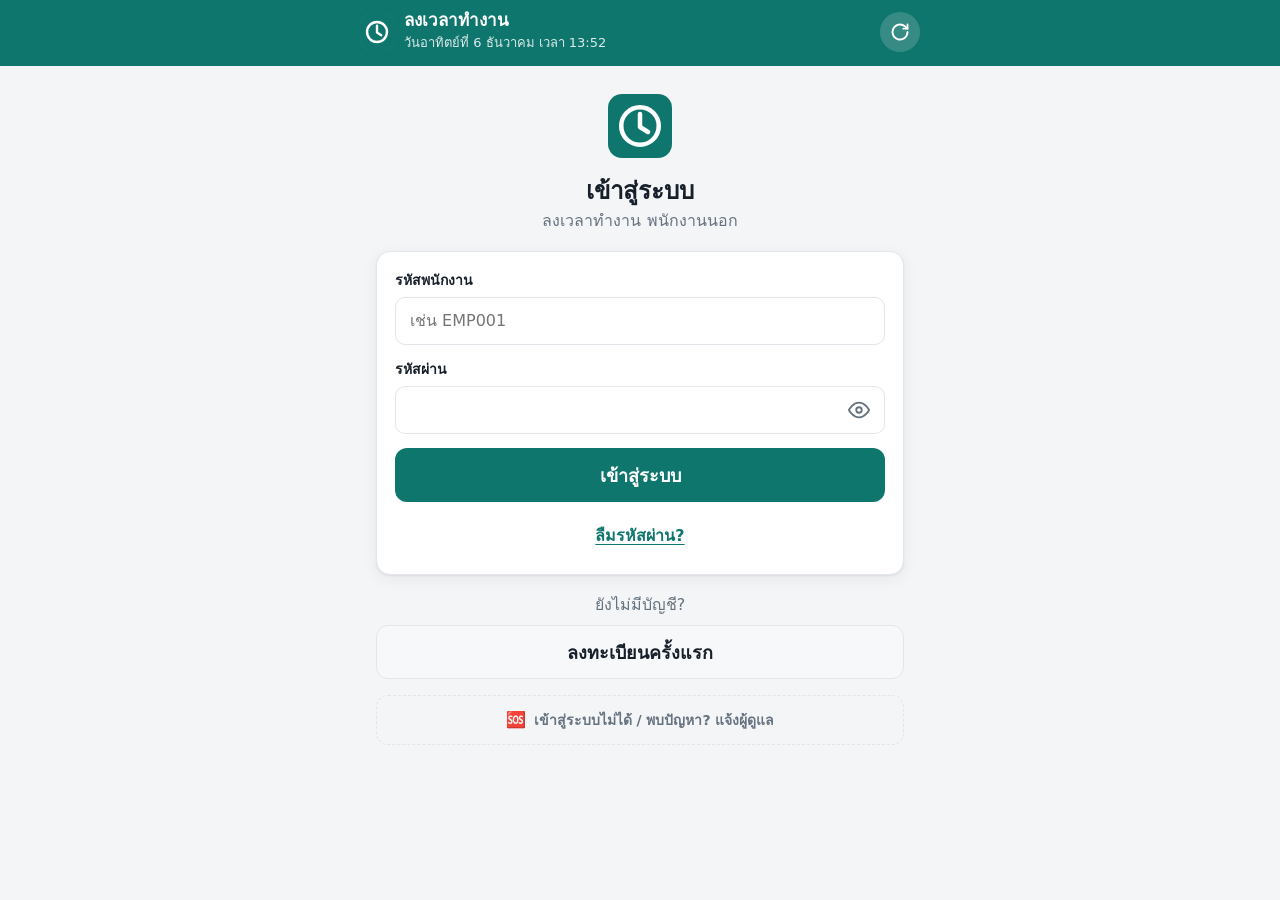
==== commit 19de6e34: "update 2026-10-29 08:24" ====
--- a/index.html
+++ b/index.html
@@ -17,7 +17,7 @@
   <link rel="preconnect" href="https://fonts.googleapis.com">
   <link rel="preconnect" href="https://fonts.gstatic.com" crossorigin>
   <link href="https://fonts.googleapis.com/css2?family=IBM+Plex+Sans+Thai:wght@400;600;700&display=swap" rel="stylesheet">
-  <link rel="stylesheet" href="style.css?v=d14052921e">
+  <link rel="stylesheet" href="style.css?v=6fe14c6013">
 </head>
 <body class="emp">
   <header class="appbar">
@@ -60,6 +60,6 @@
   <script src="config.js?v=ce31258a59"></script>
   <script src="transport.js?v=00ba4e5bb9"></script>
   <script src="guard.js?v=103b5c35ce"></script>
-  <script src="app.js?v=3240cb9284"></script>
+  <script src="app.js?v=50911fc04a"></script>
 </body>
 </html>
--- a/style.css
+++ b/style.css
@@ -446,3 +446,45 @@
 .dev-row { display: flex; justify-content: space-between; gap: 10px; padding: 10px 12px; border-radius: 10px; background: var(--surface-2); font-size: 14px; }
 .dev-row b { text-align: right; }
 .dev-row b.ok { color: var(--ok, #0f9d76); } .dev-row b.bad { color: var(--bad, #c62828); } .dev-row b.warn { color: #b26a00; }
+
+/* ---------- แจ้งปัญหาการใช้งาน ---------- */
+.help-link { display: flex; align-items: center; justify-content: center; gap: 8px; width: 100%; margin: 16px 0 4px; padding: 12px 14px; border: 1.5px dashed var(--border); border-radius: 12px; background: transparent; color: var(--muted); font: inherit; font-size: 14px; font-weight: 600; cursor: pointer; }
+.help-link span { font-size: 16px; }
+.help-link:active, .help-link:hover { border-color: var(--bad); color: var(--bad); background: var(--bad-soft); }
+.pb-lead { margin: -4px 0 12px; }
+.pb-cats { display: grid; grid-template-columns: repeat(2, minmax(0, 1fr)); gap: 8px; }
+.pb-cat { position: relative; }
+.pb-cat input { position: absolute; opacity: 0; pointer-events: none; }
+.pb-cat span { display: flex; align-items: center; gap: 6px; min-height: 44px; height: 100%; padding: 8px 10px; border: 1.5px solid var(--border); border-radius: 12px; font-size: 13.5px; line-height: 1.3; cursor: pointer; background: var(--surface); }
+.pb-cat i { font-style: normal; font-size: 17px; }
+.pb-cat input:checked + span { border-color: var(--primary); background: var(--primary-soft); color: var(--primary); font-weight: 700; }
+.pb-cat input:focus-visible + span { outline: 2px solid var(--primary); outline-offset: 2px; }
+.pb-files { display: flex; flex-wrap: wrap; gap: 10px; margin-top: 10px; }
+.pb-files:empty { display: none; }
+.pb-file { position: relative; width: 88px; height: 88px; border-radius: 10px; overflow: hidden; border: 1px solid var(--border); background: var(--surface-2); }
+.pb-file img { width: 100%; height: 100%; object-fit: cover; display: block; }
+.pb-pdf { display: grid; place-items: center; align-content: center; gap: 2px; width: 100%; height: 100%; font-size: 26px; padding: 4px; text-align: center; }
+.pb-pdf small { font-size: 10.5px; color: var(--muted); max-width: 80px; overflow: hidden; text-overflow: ellipsis; white-space: nowrap; }
+.pb-x { position: absolute; top: 4px; right: 4px; width: 26px; height: 26px; border-radius: 50%; border: 0; background: rgba(0, 0, 0, .62); color: #fff; font-size: 17px; line-height: 1; cursor: pointer; }
+.pb-dev { font-size: 12.5px; word-break: break-word; }
+.pb-done { text-align: center; padding: 8px 4px 4px; }
+.pb-done .check { width: 64px; height: 64px; border-radius: 50%; display: grid; place-items: center; margin: 4px auto 12px; background: var(--ok-soft); color: var(--ok); font-size: 32px; font-weight: 700; }
+.pb-done h2 { margin: 0 0 6px; }
+.pb-no { margin: 0 0 8px; word-break: break-word; }
+.pb-card { display: grid; grid-template-columns: auto 1fr; gap: 4px 12px; align-items: center; }
+.pb-card-ic { font-size: 26px; }
+.pb-card-txt b { display: block; }
+.pb-card-txt small { display: block; color: var(--muted); font-size: 13px; line-height: 1.4; }
+.pb-card-act { grid-column: 1 / -1; display: flex; flex-wrap: wrap; gap: 8px; margin-top: 8px; }
+.pb-card-act .btn { flex: 1 1 130px; }
+.pb-list { display: grid; gap: 10px; }
+.pb-item { display: grid; gap: 4px; padding: 12px; border: 1px solid var(--border); border-left: 4px solid var(--warn); border-radius: 12px; background: var(--surface-2); word-break: break-word; }
+.pb-item.in_progress { border-left-color: var(--ot); }
+.pb-item.resolved { border-left-color: var(--ok); }
+.pb-item-top { display: flex; justify-content: space-between; align-items: center; gap: 8px; flex-wrap: wrap; }
+.pb-st { display: inline-block; padding: 2px 10px; border-radius: 999px; font-size: 12.5px; font-weight: 700; background: var(--warn-soft); color: var(--warn); }
+.pb-st.in_progress { background: var(--ot-soft); color: var(--ot); }
+.pb-st.resolved { background: var(--ok-soft); color: var(--ok); }
+.pb-reply { margin-top: 4px; padding: 8px 10px; border-radius: 10px; background: var(--ot-soft); font-size: 14px; }
+.pb-reply.ok { background: var(--ok-soft); }
+.pb-reply p { margin: 4px 0 0; white-space: pre-wrap; }
